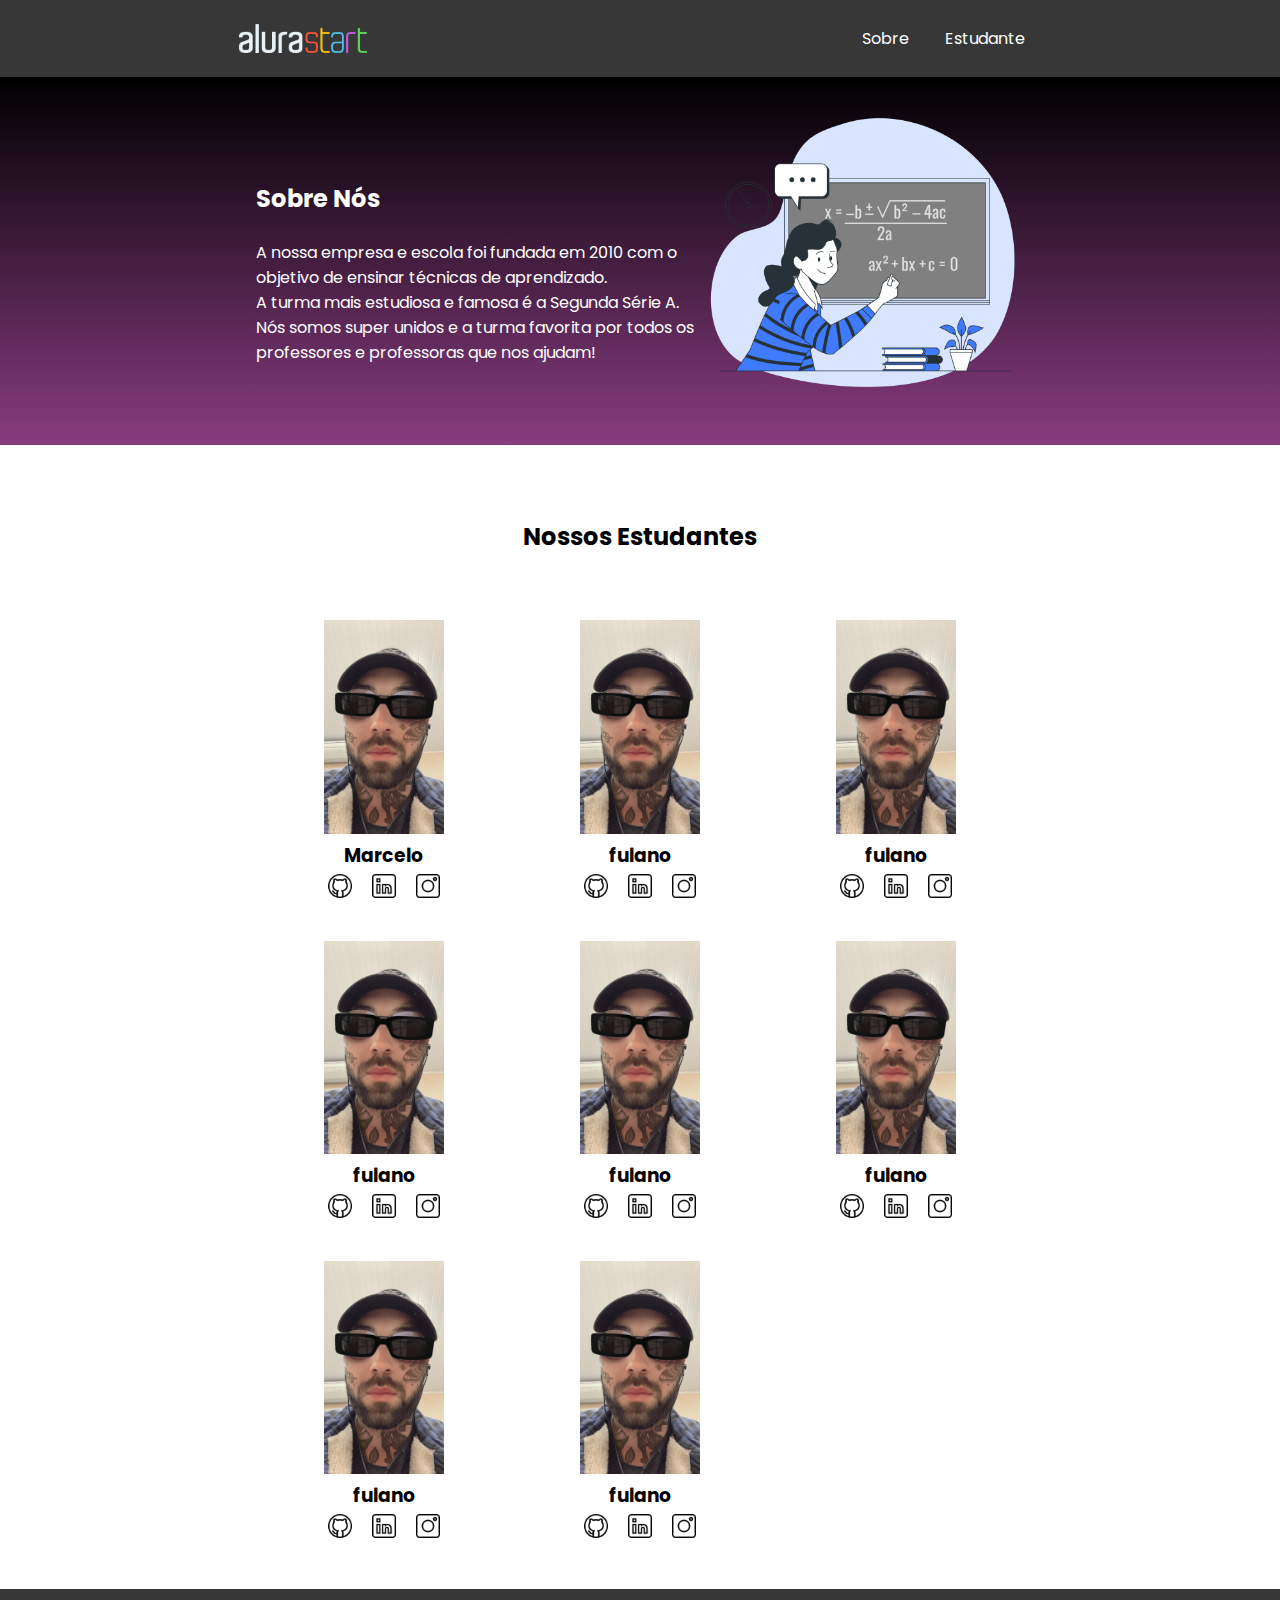
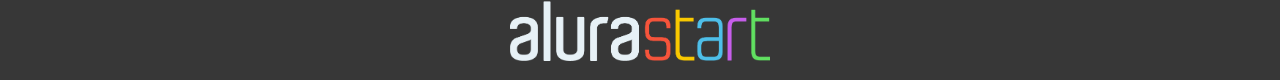
==== carlin.html @ 92cadf0b "Add files via upload" ====
<!DOCTYPE html>
<html lang="en">
<head>
    <meta charset="UTF-8">
    <meta http-equiv="X-UA-Compatible" content="IE=edge">
    <meta name="viewport" content="width=device-width, initial-scale=1.0">
    <title>Equipe Alura Start</title>
    <link rel="stylesheet" href="carlin.css">
    <link rel="preconnect" href="https://fonts.googleapis.com">
    <link rel="preconnect" href="https://fonts.gstatic.com" crossorigin>
    <link href="https://fonts.googleapis.com/css2?family=Poppins&display=swap" rel="stylesheet">
</head>
<body>
    <header class="cabecalho">
        <img class="cabecalho-imagem" src="alurastart logo.png" alt="logo da alura start">
        <ul class="cabecalho-lista">
            <li class="cabecalho-lista-item">Sobre</li>
            <li class="cabecalho-lista-item">Estudante</li>
        </ul>
    </header>
    <section class="escola">
        <div class="escola-div-conteudo">
            <h2 class="escola-titulo">Sobre Nós</h2>
            <p class="escola-texto-um">A nossa empresa e escola foi fundada em 2010 com o objetivo de ensinar técnicas de aprendizado.</p>
            <p class="escola-texto-dois">A turma mais estudiosa e famosa é a Segunda Série A. Nós somos super unidos e a turma favorita por todos os professores e professoras que nos ajudam!</p>
        </div>
        <img class="escola-imagem" src="Formula-bro.png" alt="imagem que representa uma professora em sala de aula">
    </section>
    <section class="estudante">
        <h2 class="estudante-titulo">Nossos Estudantes</h2>
        <div class="estudante-todos">
        <span></span>
        <div class="estudante-div">
            <img class="estudante-imagem" src="Marcelo.jpeg" alt="foto do marcelo">
            <h3 class="estudante-nome">Marcelo</h3>
            <a href="link github"><img class="estudante-icone" src="github.png" alt="icone github"></a>
            <a href="link linkedin"><img class="estudante-icone" src="linkedin.png" alt="icone linkedin"></a>
            <a href="link instagram"><img class="estudante-icone" src="instagram.png" alt="icone instagram"></a>
        </div>
        <div class="estudante-div">
            <img class="estudante-imagem" src="Marcelo.jpeg" alt="foto fulano de tal">
            <h3 class="estudante-nome">fulano</h3>
            <a href="link github"><img class="estudante-icone" src="github.png" alt="icone github"></a>
            <a href="link linkedin"><img class="estudante-icone" src="linkedin.png" alt="icone linkedin"></a>
            <a href="link instagram"><img class="estudante-icone" src="instagram.png" alt="icone instagram"></a>
        </div>
        <div class="estudante-div">
            <img class="estudante-imagem" src="Marcelo.jpeg" alt="foto fulano de tal">
            <h3 class="estudante-nome">fulano</h3>
            <a href="link github"><img class="estudante-icone" src="github.png" alt="icone github"></a>
            <a href="link linkedin"><img class="estudante-icone" src="linkedin.png" alt="icone linkedin"></a>
            <a href="link instagram"><img class="estudante-icone" src="instagram.png" alt="icone instagram"></a>
        </div>
        <span></span>
        <span></span>
        <div class="estudante-div">
            <img class="estudante-imagem" src="Marcelo.jpeg" alt="foto fulano de tal">
            <h3 class="estudante-nome">fulano</h3>
            <a href="link github"><img class="estudante-icone" src="github.png" alt="icone github"></a>
            <a href="link linkedin"><img class="estudante-icone" src="linkedin.png" alt="icone linkedin"></a>
            <a href="link instagram"><img class="estudante-icone" src="instagram.png" alt="icone instagram"></a>
        </div>
        <div class="estudante-div">
            <img class="estudante-imagem" src="Marcelo.jpeg" alt="foto fulano de tal">
            <h3 class="estudante-nome">fulano</h3>
            <a href="link github"><img class="estudante-icone" src="github.png" alt="icone github"></a>
            <a href="link linkedin"><img class="estudante-icone" src="linkedin.png" alt="icone linkedin"></a>
            <a href="link instagram"><img class="estudante-icone" src="instagram.png" alt="icone instagram"></a>
        </div>
        <div class="estudante-div">
            <img class="estudante-imagem" src="Marcelo.jpeg" alt="foto fulano de tal">
            <h3 class="estudante-nome">fulano</h3>
            <a href="link github"><img class="estudante-icone" src="github.png" alt="icone instagram"></a>
            <a href="link linkedin"><img class="estudante-icone" src="linkedin.png" alt="icone linkedin"></a>
            <a href="link instagram"><img class="estudante-icone" src="instagram.png" alt="icone instagram"></a>
        </div>
        <span></span>
        <span></span>
        <div class="estudante-div">
            <img class="estudante-imagem" src="Marcelo.jpeg" alt="foto fulano de tal">
            <h3 class="estudante-nome">fulano</h3>
            <a href="link github"><img class="estudante-icone" src="github.png" alt="icone github"></a>
            <a href="link linkedin"><img class="estudante-icone" src="linkedin.png" alt="icone linkedin"></a>
            <a href="link instagram"><img class="estudante-icone" src="instagram.png" alt="icone instagram"></a>
        </div>
        <div class="estudante-div">
            <img class="estudante-imagem" src="Marcelo.jpeg" alt="foto fulano de tal">
            <h3 class="estudante-nome">fulano</h3>
            <a href="link github"><img class="estudante-icone" src="github.png" alt="icone github"></a>
            <a href="link liknkedin"><img class="estudante-icone" src="linkedin.png" alt="icone linkedin"></a>
            <a href="link instagram"><img class="estudante-icone" src="instagram.png" alt="icone instagram"></a>
        </div>

    </div>
    </section>
    <footer class="rodape">
        <img class="rodape-imagem"src="alurastart logo.png" alt="logo da alura start">
    </footer>
</body>
</html>
---- carlin.css ----
*{
    margin: 0;
    padding: 0;
}
body {
    font-family: 'Poppins', sans-serif;
}
.cabecalho {
    background-color: #373737;
    color: white;
    display: flex;
    justify-content: space-around;
    align-items: center;
    padding: 24px 0;
}

.cabecalho-imagem{
    width: 10%;
}

.cabecalho-lista-item{
    display: inline-block;
    margin: 0 16px;
    font-size: 16px;
}

.escola-imagem{
    width: 25%;
}

.escola{
    background-image: linear-gradient(#000000,#883C80);
    color:white;
    display: flex;
    justify-content: center;
    align-items: center;
    padding: 24px 0;
}

.escola-div-conteudo{
    width: 35%;
}


.escola-titulo{
    padding: 24px 0;
}

.estudante{
    padding: 24px 0;
}
.estudante-imagem{
    width: 120px;
}

.estudante-icone{
    width: 24px;
    padding: 4px 8px;
}

.estudante-div{
    text-align: center;
    padding: 16px 0;
}

.estudante-titulo{
    text-align: center;
    padding: 50px 0;
}

.estudante-todos{
    display: grid;
    grid-template-columns: 20% 20% 20% 20% 20%;
}

.rodape{
    background-color: #373737;
    text-align: center;
}

.rodape-imagem{
    height: 60px;
    padding: 12px 0;
   
}
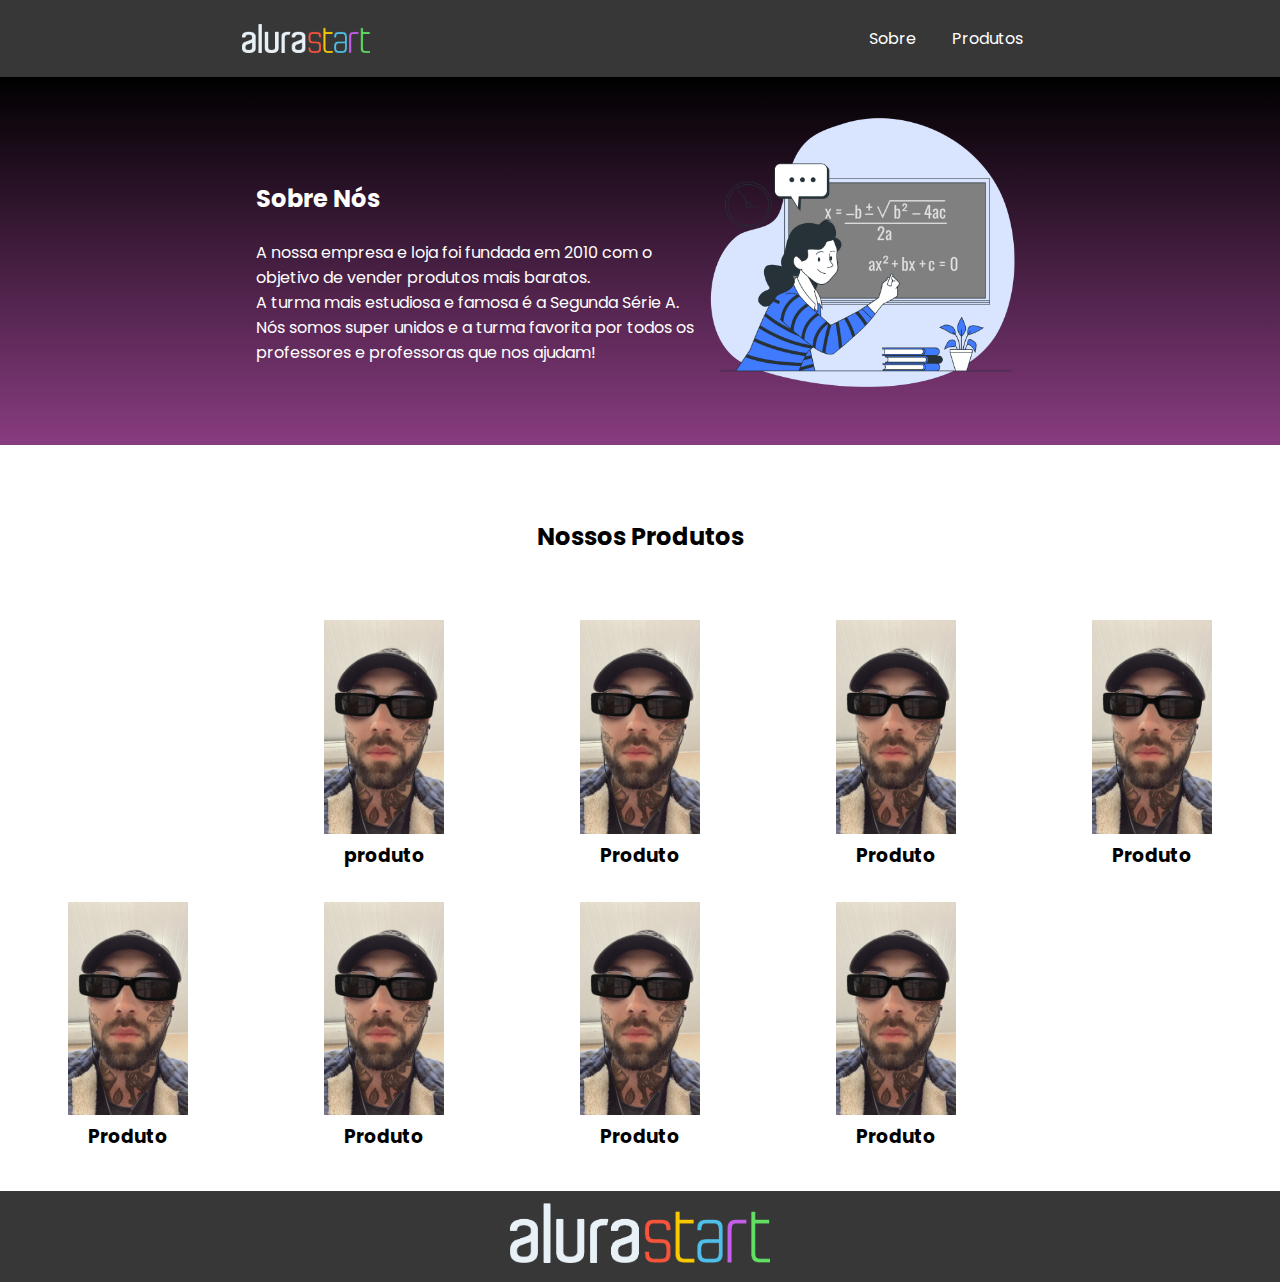
==== commit 2355a536: "Add files via upload" ====
--- a/carlin.html
+++ b/carlin.html
@@ -15,80 +15,52 @@
         <img class="cabecalho-imagem" src="alurastart logo.png" alt="logo da alura start">
         <ul class="cabecalho-lista">
             <li class="cabecalho-lista-item">Sobre</li>
-            <li class="cabecalho-lista-item">Estudante</li>
+            <li class="cabecalho-lista-item">Produtos</li>
         </ul>
     </header>
     <section class="escola">
         <div class="escola-div-conteudo">
             <h2 class="escola-titulo">Sobre Nós</h2>
-            <p class="escola-texto-um">A nossa empresa e escola foi fundada em 2010 com o objetivo de ensinar técnicas de aprendizado.</p>
+            <p class="escola-texto-um">A nossa empresa e loja foi fundada em 2010 com o objetivo de vender produtos mais baratos.</p>
             <p class="escola-texto-dois">A turma mais estudiosa e famosa é a Segunda Série A. Nós somos super unidos e a turma favorita por todos os professores e professoras que nos ajudam!</p>
         </div>
-        <img class="escola-imagem" src="Formula-bro.png" alt="imagem que representa uma professora em sala de aula">
+        <img class="escola-imagem" src="Formula-bro.png" alt="imagem que representa algo">
     </section>
     <section class="estudante">
-        <h2 class="estudante-titulo">Nossos Estudantes</h2>
+        <h2 class="estudante-titulo">Nossos Produtos</h2>
         <div class="estudante-todos">
         <span></span>
         <div class="estudante-div">
-            <img class="estudante-imagem" src="Marcelo.jpeg" alt="foto do marcelo">
-            <h3 class="estudante-nome">Marcelo</h3>
-            <a href="link github"><img class="estudante-icone" src="github.png" alt="icone github"></a>
-            <a href="link linkedin"><img class="estudante-icone" src="linkedin.png" alt="icone linkedin"></a>
-            <a href="link instagram"><img class="estudante-icone" src="instagram.png" alt="icone instagram"></a>
+            <img class="estudante-imagem" src="Marcelo.jpeg" alt="foto do produto">
+            <h3 class="estudante-nome">produto</h3>
         </div>
         <div class="estudante-div">
-            <img class="estudante-imagem" src="Marcelo.jpeg" alt="foto fulano de tal">
-            <h3 class="estudante-nome">fulano</h3>
-            <a href="link github"><img class="estudante-icone" src="github.png" alt="icone github"></a>
-            <a href="link linkedin"><img class="estudante-icone" src="linkedin.png" alt="icone linkedin"></a>
-            <a href="link instagram"><img class="estudante-icone" src="instagram.png" alt="icone instagram"></a>
+            <img class="estudante-imagem" src="Marcelo.jpeg" alt="foto produto">
+            <h3 class="estudante-nome">Produto</h3>
         </div>
         <div class="estudante-div">
-            <img class="estudante-imagem" src="Marcelo.jpeg" alt="foto fulano de tal">
-            <h3 class="estudante-nome">fulano</h3>
-            <a href="link github"><img class="estudante-icone" src="github.png" alt="icone github"></a>
-            <a href="link linkedin"><img class="estudante-icone" src="linkedin.png" alt="icone linkedin"></a>
-            <a href="link instagram"><img class="estudante-icone" src="instagram.png" alt="icone instagram"></a>
-        </div>
-        <span></span>
-        <span></span>
-        <div class="estudante-div">
-            <img class="estudante-imagem" src="Marcelo.jpeg" alt="foto fulano de tal">
-            <h3 class="estudante-nome">fulano</h3>
-            <a href="link github"><img class="estudante-icone" src="github.png" alt="icone github"></a>
-            <a href="link linkedin"><img class="estudante-icone" src="linkedin.png" alt="icone linkedin"></a>
-            <a href="link instagram"><img class="estudante-icone" src="instagram.png" alt="icone instagram"></a>
+            <img class="estudante-imagem" src="Marcelo.jpeg" alt="foto produto">
+            <h3 class="estudante-nome">Produto</h3>
         </div>
         <div class="estudante-div">
-            <img class="estudante-imagem" src="Marcelo.jpeg" alt="foto fulano de tal">
-            <h3 class="estudante-nome">fulano</h3>
-            <a href="link github"><img class="estudante-icone" src="github.png" alt="icone github"></a>
-            <a href="link linkedin"><img class="estudante-icone" src="linkedin.png" alt="icone linkedin"></a>
-            <a href="link instagram"><img class="estudante-icone" src="instagram.png" alt="icone instagram"></a>
+            <img class="estudante-imagem" src="Marcelo.jpeg" alt="foto produto">
+            <h3 class="estudante-nome">Produto</h3>
         </div>
         <div class="estudante-div">
-            <img class="estudante-imagem" src="Marcelo.jpeg" alt="foto fulano de tal">
-            <h3 class="estudante-nome">fulano</h3>
-            <a href="link github"><img class="estudante-icone" src="github.png" alt="icone instagram"></a>
-            <a href="link linkedin"><img class="estudante-icone" src="linkedin.png" alt="icone linkedin"></a>
-            <a href="link instagram"><img class="estudante-icone" src="instagram.png" alt="icone instagram"></a>
-        </div>
-        <span></span>
-        <span></span>
-        <div class="estudante-div">
-            <img class="estudante-imagem" src="Marcelo.jpeg" alt="foto fulano de tal">
-            <h3 class="estudante-nome">fulano</h3>
-            <a href="link github"><img class="estudante-icone" src="github.png" alt="icone github"></a>
-            <a href="link linkedin"><img class="estudante-icone" src="linkedin.png" alt="icone linkedin"></a>
-            <a href="link instagram"><img class="estudante-icone" src="instagram.png" alt="icone instagram"></a>
+            <img class="estudante-imagem" src="Marcelo.jpeg" alt="foto produto">
+            <h3 class="estudante-nome">Produto</h3>
         </div>
         <div class="estudante-div">
-            <img class="estudante-imagem" src="Marcelo.jpeg" alt="foto fulano de tal">
-            <h3 class="estudante-nome">fulano</h3>
-            <a href="link github"><img class="estudante-icone" src="github.png" alt="icone github"></a>
-            <a href="link liknkedin"><img class="estudante-icone" src="linkedin.png" alt="icone linkedin"></a>
-            <a href="link instagram"><img class="estudante-icone" src="instagram.png" alt="icone instagram"></a>
+            <img class="estudante-imagem" src="Marcelo.jpeg" alt="foto produto">
+            <h3 class="estudante-nome">Produto</h3>
+        </div>
+        <div class="estudante-div">
+            <img class="estudante-imagem" src="Marcelo.jpeg" alt="foto produto">
+            <h3 class="estudante-nome">Produto</h3>
+        </div>
+        <div class="estudante-div">
+            <img class="estudante-imagem" src="Marcelo.jpeg" alt="foto produto">
+            <h3 class="estudante-nome">Produto</h3>
         </div>
 
     </div>
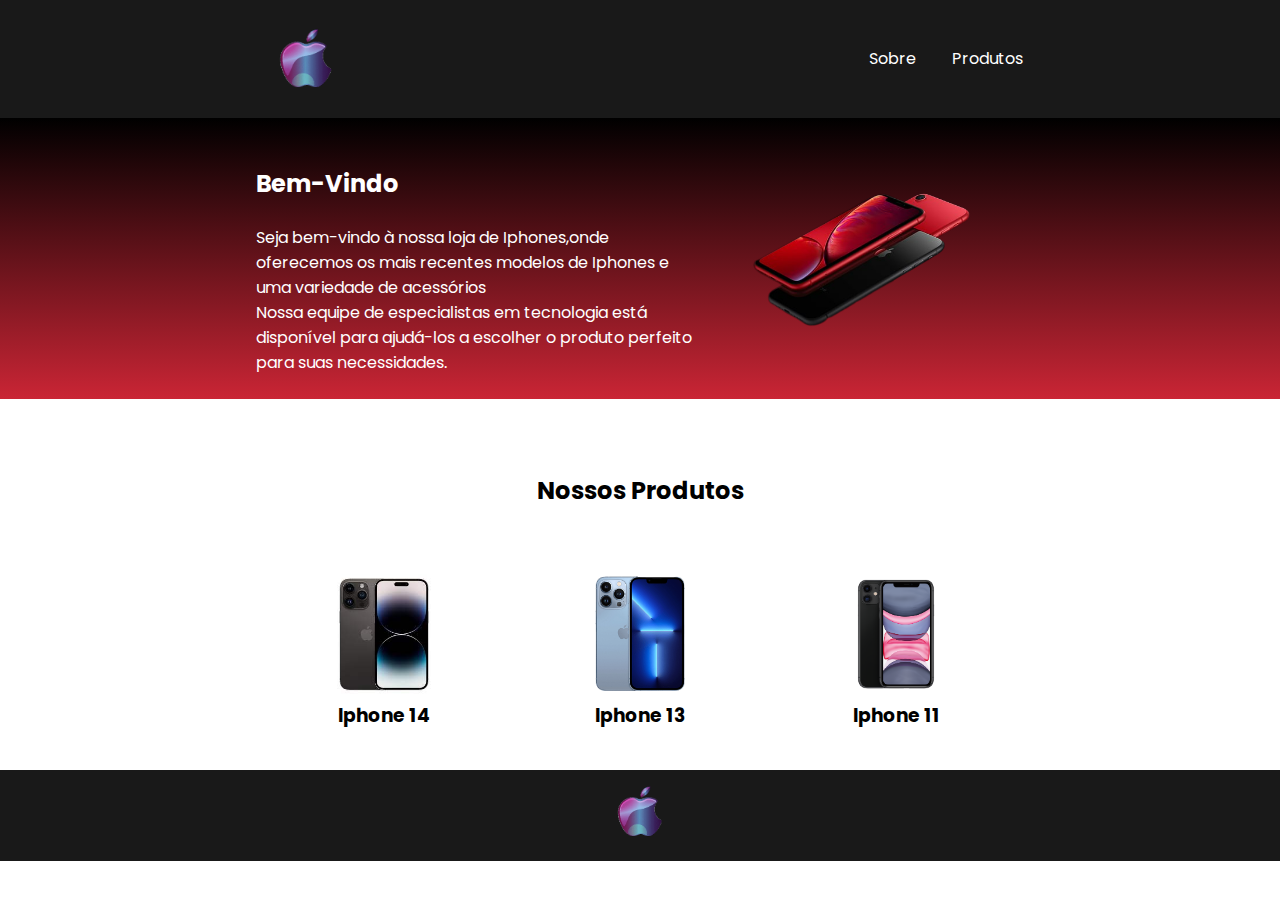
==== commit 1749383a: "Add files via upload" ====
--- a/carlin.html
+++ b/carlin.html
@@ -12,61 +12,39 @@
 </head>
 <body>
     <header class="cabecalho">
-        <img class="cabecalho-imagem" src="alurastart logo.png" alt="logo da alura start">
+        <img class="cabecalho-imagem" src="Logo.png" alt="logo da Loja">
         <ul class="cabecalho-lista">
             <li class="cabecalho-lista-item">Sobre</li>
             <li class="cabecalho-lista-item">Produtos</li>
         </ul>
     </header>
-    <section class="escola">
-        <div class="escola-div-conteudo">
-            <h2 class="escola-titulo">Sobre Nós</h2>
-            <p class="escola-texto-um">A nossa empresa e loja foi fundada em 2010 com o objetivo de vender produtos mais baratos.</p>
-            <p class="escola-texto-dois">A turma mais estudiosa e famosa é a Segunda Série A. Nós somos super unidos e a turma favorita por todos os professores e professoras que nos ajudam!</p>
+    <section class="loja">
+        <div class="loja-div-conteudo">
+            <h2 class="loja-titulo">Bem-Vindo</h2>
+            <p class="escola-texto-um">Seja bem-vindo à nossa loja de Iphones,onde oferecemos os mais recentes modelos de Iphones e uma variedade de acessórios</p>
+            <p class="escola-texto-dois">Nossa equipe de especialistas em tecnologia está disponível para ajudá-los a escolher o produto perfeito para suas necessidades.</p>
         </div>
-        <img class="escola-imagem" src="Formula-bro.png" alt="imagem que representa algo">
+        <img class="loja-imagem" src="img2.png" alt="imagem que representa algo">
     </section>
-    <section class="estudante">
-        <h2 class="estudante-titulo">Nossos Produtos</h2>
-        <div class="estudante-todos">
+    <section class="produto">
+        <h2 class="produto-titulo">Nossos Produtos</h2>
+        <div class="produto-todos">
         <span></span>
-        <div class="estudante-div">
-            <img class="estudante-imagem" src="Marcelo.jpeg" alt="foto do produto">
-            <h3 class="estudante-nome">produto</h3>
+        <div class="produto-div">
+            <img class="produto-imagem" src="IOS14.jpg" alt="foto do produto">
+            <h3 class="produto-nome">Iphone 14</h3>
         </div>
-        <div class="estudante-div">
-            <img class="estudante-imagem" src="Marcelo.jpeg" alt="foto produto">
-            <h3 class="estudante-nome">Produto</h3>
+        <div class="produto-div">
+            <img class="produto-imagem" src="IOS13.png" alt="foto produto">
+            <h3 class="produto-nome">Iphone 13</h3>
         </div>
-        <div class="estudante-div">
-            <img class="estudante-imagem" src="Marcelo.jpeg" alt="foto produto">
-            <h3 class="estudante-nome">Produto</h3>
+        <div class="produto-div">
+            <img class="produto-imagem" src="IOS11.png" alt="foto produto">
+            <h3 class="produto-nome">Iphone 11</h3>
         </div>
-        <div class="estudante-div">
-            <img class="estudante-imagem" src="Marcelo.jpeg" alt="foto produto">
-            <h3 class="estudante-nome">Produto</h3>
-        </div>
-        <div class="estudante-div">
-            <img class="estudante-imagem" src="Marcelo.jpeg" alt="foto produto">
-            <h3 class="estudante-nome">Produto</h3>
-        </div>
-        <div class="estudante-div">
-            <img class="estudante-imagem" src="Marcelo.jpeg" alt="foto produto">
-            <h3 class="estudante-nome">Produto</h3>
-        </div>
-        <div class="estudante-div">
-            <img class="estudante-imagem" src="Marcelo.jpeg" alt="foto produto">
-            <h3 class="estudante-nome">Produto</h3>
-        </div>
-        <div class="estudante-div">
-            <img class="estudante-imagem" src="Marcelo.jpeg" alt="foto produto">
-            <h3 class="estudante-nome">Produto</h3>
-        </div>
-
-    </div>
     </section>
     <footer class="rodape">
-        <img class="rodape-imagem"src="alurastart logo.png" alt="logo da alura start">
+        <img class="rodape-imagem"src="Logo.png" alt="logo da Loja">
     </footer>
 </body>
 </html>--- a/carlin.css
+++ b/carlin.css
@@ -6,7 +6,7 @@
     font-family: 'Poppins', sans-serif;
 }
 .cabecalho {
-    background-color: #373737;
+    background-color: #191919;
     color: white;
     display: flex;
     justify-content: space-around;
@@ -24,12 +24,12 @@
     font-size: 16px;
 }
 
-.escola-imagem{
+.loja-imagem{
     width: 25%;
 }
 
-.escola{
-    background-image: linear-gradient(#000000,#883C80);
+.loja{
+    background-image: linear-gradient(#000000,#CA2535);
     color:white;
     display: flex;
     justify-content: center;
@@ -37,44 +37,44 @@
     padding: 24px 0;
 }
 
-.escola-div-conteudo{
+.loja-div-conteudo{
     width: 35%;
 }
 
 
-.escola-titulo{
+.loja-titulo{
     padding: 24px 0;
 }
 
-.estudante{
+.produto{
     padding: 24px 0;
 }
-.estudante-imagem{
+.produto-imagem{
     width: 120px;
 }
 
-.estudante-icone{
+.produto-icone{
     width: 24px;
     padding: 4px 8px;
 }
 
-.estudante-div{
+.produto-div{
     text-align: center;
     padding: 16px 0;
 }
 
-.estudante-titulo{
+.produto-titulo{
     text-align: center;
     padding: 50px 0;
 }
 
-.estudante-todos{
+.produto-todos{
     display: grid;
     grid-template-columns: 20% 20% 20% 20% 20%;
 }
 
 .rodape{
-    background-color: #373737;
+    background-color: #191919;
     text-align: center;
 }
 
